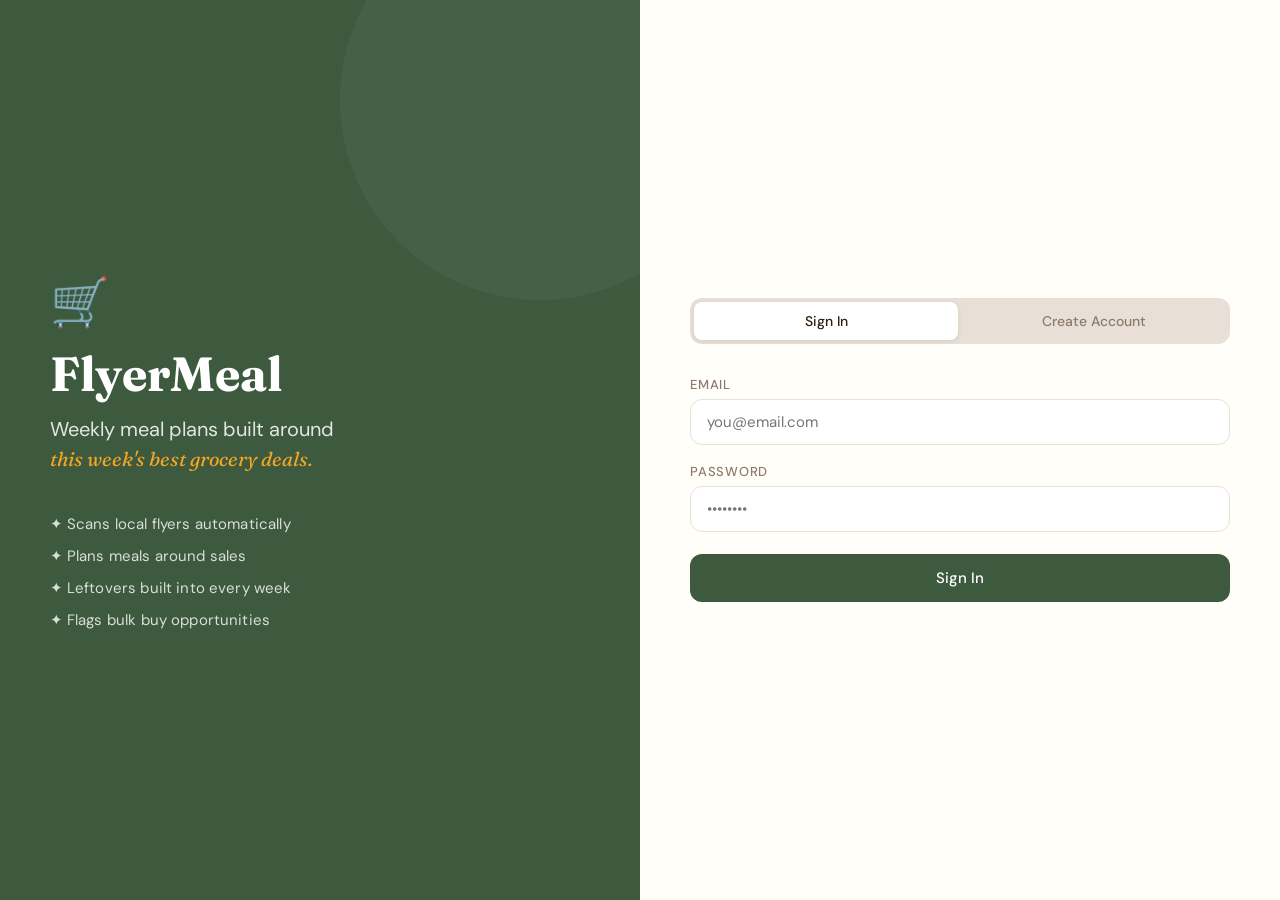
==== frontend/index.html @ bc4f1574 "Initial commit" ====
<!DOCTYPE html>
<html lang="en">
<head>
  <meta charset="UTF-8" />
  <meta name="viewport" content="width=device-width, initial-scale=1.0" />
  <title>FlyerMeal — Smart Grocery Planning</title>
  <link rel="preconnect" href="https://fonts.googleapis.com" />
  <link href="https://fonts.googleapis.com/css2?family=Fraunces:ital,wght@0,400;0,700;1,400&family=DM+Sans:wght@300;400;500&display=swap" rel="stylesheet" />
  <link rel="stylesheet" href="css/style.css" />
</head>
<body>

  <!-- LANDING / AUTH SCREEN -->
  <div id="auth-screen" class="screen">
    <div class="auth-layout">
      <div class="auth-brand">
        <div class="brand-mark">🛒</div>
        <h1 class="brand-name">FlyerMeal</h1>
        <p class="brand-tagline">Weekly meal plans built around<br/><em>this week's best grocery deals.</em></p>
        <ul class="brand-features">
          <li>✦ Scans local flyers automatically</li>
          <li>✦ Plans meals around sales</li>
          <li>✦ Leftovers built into every week</li>
          <li>✦ Flags bulk buy opportunities</li>
        </ul>
      </div>

      <div class="auth-card">
        <div class="auth-tabs">
          <button class="tab-btn active" onclick="showTab('login')">Sign In</button>
          <button class="tab-btn" onclick="showTab('register')">Create Account</button>
        </div>

        <!-- Login Form -->
        <div id="tab-login" class="tab-content active">
          <div class="form-group">
            <label>Email</label>
            <input type="email" id="login-email" placeholder="you@email.com" />
          </div>
          <div class="form-group">
            <label>Password</label>
            <input type="password" id="login-password" placeholder="••••••••" />
          </div>
          <div id="login-error" class="error-msg hidden"></div>
          <button class="btn-primary" onclick="login()">Sign In</button>
        </div>

        <!-- Register Form -->
        <div id="tab-register" class="tab-content">
          <div class="form-group">
            <label>Your Name</label>
            <input type="text" id="reg-name" placeholder="First name" />
          </div>
          <div class="form-group">
            <label>Email</label>
            <input type="email" id="reg-email" placeholder="you@email.com" />
          </div>
          <div class="form-group">
            <label>Password</label>
            <input type="password" id="reg-password" placeholder="Choose a password" />
          </div>
          <div id="reg-error" class="error-msg hidden"></div>
          <button class="btn-primary" onclick="register()">Create Account</button>
        </div>
      </div>
    </div>
  </div>

  <!-- DASHBOARD SCREEN -->
  <div id="dashboard-screen" class="screen hidden">
    <nav class="navbar">
      <span class="nav-brand">🛒 FlyerMeal</span>
      <div class="nav-links">
        <a href="pages/meal-plan.html" class="nav-link">Meal Plan</a>
        <a href="pages/flyers.html" class="nav-link">Flyers</a>
        <a href="pages/profile.html" class="nav-link">My Profile</a>
        <button class="btn-logout" onclick="logout()">Sign Out</button>
      </div>
    </nav>

    <main class="dashboard">
      <div class="welcome-banner">
        <h2>Good to see you, <span id="user-name">there</span>! 👋</h2>
        <p>Here's your grocery snapshot for this week.</p>
      </div>

      <div class="cards-grid">
        <div class="card" onclick="window.location='pages/flyers.html'">
          <div class="card-icon">📋</div>
          <h3>Scan Flyers</h3>
          <p>Upload this week's flyers to find the best deals</p>
          <span class="card-action">Get started →</span>
        </div>
        <div class="card" onclick="window.location='pages/meal-plan.html'">
          <div class="card-icon">🍽️</div>
          <h3>Meal Plan</h3>
          <p>Build your weekly meals around current sales</p>
          <span class="card-action">Plan this week →</span>
        </div>
        <div class="card" onclick="window.location='pages/profile.html'">
          <div class="card-icon">⚙️</div>
          <h3>My Profile</h3>
          <p>Set your preferences, stores, and dislikes</p>
          <span class="card-action">Update profile →</span>
        </div>
      </div>

      <div class="setup-prompt" id="setup-prompt">
        <p>🚀 <strong>Get started:</strong> First, set up your profile so FlyerMeal knows your preferred stores and food preferences.</p>
        <a href="pages/profile.html" class="btn-secondary">Set Up Profile</a>
      </div>
    </main>
  </div>

  <script src="js/api.js"></script>
  <script src="js/app.js"></script>
</body>
</html>
---- frontend/css/style.css ----
/* FlyerMeal — Stylesheet
   Aesthetic: warm, organic, editorial — like a farmers market meets a recipe magazine
*/

:root {
  --cream: #faf7f2;
  --warm-white: #fffef9;
  --bark: #2c1f0e;
  --moss: #3d5a3e;
  --moss-light: #5a7f5c;
  --amber: #d4820a;
  --amber-light: #f5a623;
  --terracotta: #c4622d;
  --stone: #8c7b6b;
  --stone-light: #e8e0d6;
  --shadow: rgba(44, 31, 14, 0.1);

  --font-display: 'Fraunces', Georgia, serif;
  --font-body: 'DM Sans', system-ui, sans-serif;

  --radius: 12px;
  --radius-lg: 20px;
}

* { box-sizing: border-box; margin: 0; padding: 0; }

body {
  font-family: var(--font-body);
  background: var(--cream);
  color: var(--bark);
  min-height: 100vh;
}

/* --- Screens --- */
.screen { min-height: 100vh; }
.hidden { display: none !important; }

/* --- Auth Layout --- */
.auth-layout {
  display: grid;
  grid-template-columns: 1fr 1fr;
  min-height: 100vh;
}

.auth-brand {
  background: var(--moss);
  padding: 60px 50px;
  display: flex;
  flex-direction: column;
  justify-content: center;
  color: white;
  position: relative;
  overflow: hidden;
}

.auth-brand::before {
  content: '';
  position: absolute;
  top: -100px;
  right: -100px;
  width: 400px;
  height: 400px;
  background: rgba(255,255,255,0.04);
  border-radius: 50%;
}

.brand-mark {
  font-size: 48px;
  margin-bottom: 16px;
}

.brand-name {
  font-family: var(--font-display);
  font-size: 48px;
  font-weight: 700;
  color: white;
  margin-bottom: 16px;
  line-height: 1;
}

.brand-tagline {
  font-size: 20px;
  line-height: 1.5;
  color: rgba(255,255,255,0.85);
  margin-bottom: 40px;
}

.brand-tagline em {
  font-family: var(--font-display);
  font-style: italic;
  color: var(--amber-light);
}

.brand-features {
  list-style: none;
  display: flex;
  flex-direction: column;
  gap: 12px;
}

.brand-features li {
  font-size: 15px;
  color: rgba(255,255,255,0.8);
  letter-spacing: 0.01em;
}

/* --- Auth Card --- */
.auth-card {
  background: var(--warm-white);
  display: flex;
  flex-direction: column;
  justify-content: center;
  padding: 60px 50px;
}

.auth-tabs {
  display: flex;
  gap: 4px;
  background: var(--stone-light);
  border-radius: var(--radius);
  padding: 4px;
  margin-bottom: 32px;
}

.tab-btn {
  flex: 1;
  padding: 10px;
  border: none;
  background: transparent;
  border-radius: 8px;
  font-family: var(--font-body);
  font-size: 14px;
  font-weight: 500;
  color: var(--stone);
  cursor: pointer;
  transition: all 0.2s;
}

.tab-btn.active {
  background: white;
  color: var(--bark);
  box-shadow: 0 1px 4px var(--shadow);
}

.tab-content { display: none; flex-direction: column; gap: 18px; }
.tab-content.active { display: flex; }

.form-group { display: flex; flex-direction: column; gap: 6px; }

.form-group label {
  font-size: 13px;
  font-weight: 500;
  color: var(--stone);
  text-transform: uppercase;
  letter-spacing: 0.06em;
}

.form-group input {
  padding: 12px 16px;
  border: 1.5px solid var(--stone-light);
  border-radius: var(--radius);
  font-family: var(--font-body);
  font-size: 15px;
  color: var(--bark);
  background: white;
  transition: border-color 0.2s;
}

.form-group input:focus {
  outline: none;
  border-color: var(--moss);
}

.btn-primary {
  padding: 14px;
  background: var(--moss);
  color: white;
  border: none;
  border-radius: var(--radius);
  font-family: var(--font-body);
  font-size: 15px;
  font-weight: 500;
  cursor: pointer;
  transition: background 0.2s, transform 0.1s;
  margin-top: 4px;
}

.btn-primary:hover { background: var(--moss-light); }
.btn-primary:active { transform: scale(0.99); }

.btn-secondary {
  display: inline-block;
  padding: 10px 20px;
  background: white;
  color: var(--moss);
  border: 1.5px solid var(--moss);
  border-radius: var(--radius);
  font-family: var(--font-body);
  font-size: 14px;
  font-weight: 500;
  text-decoration: none;
  cursor: pointer;
  transition: all 0.2s;
}

.btn-secondary:hover { background: var(--moss); color: white; }

.error-msg {
  background: #fef2f2;
  color: #dc2626;
  padding: 10px 14px;
  border-radius: 8px;
  font-size: 14px;
  border: 1px solid #fecaca;
}

/* --- Navbar --- */
.navbar {
  display: flex;
  align-items: center;
  justify-content: space-between;
  padding: 16px 40px;
  background: white;
  border-bottom: 1px solid var(--stone-light);
  position: sticky;
  top: 0;
  z-index: 100;
}

.nav-brand {
  font-family: var(--font-display);
  font-size: 22px;
  font-weight: 700;
  color: var(--moss);
}

.nav-links {
  display: flex;
  align-items: center;
  gap: 24px;
}

.nav-link {
  color: var(--stone);
  text-decoration: none;
  font-size: 14px;
  font-weight: 500;
  transition: color 0.2s;
}

.nav-link:hover { color: var(--moss); }

.btn-logout {
  padding: 8px 16px;
  background: transparent;
  border: 1.5px solid var(--stone-light);
  border-radius: 8px;
  font-family: var(--font-body);
  font-size: 13px;
  color: var(--stone);
  cursor: pointer;
  transition: all 0.2s;
}

.btn-logout:hover { border-color: var(--terracotta); color: var(--terracotta); }

/* --- Dashboard --- */
.dashboard {
  max-width: 1000px;
  margin: 0 auto;
  padding: 48px 24px;
}

.welcome-banner {
  margin-bottom: 40px;
}

.welcome-banner h2 {
  font-family: var(--font-display);
  font-size: 36px;
  color: var(--bark);
  margin-bottom: 8px;
}

.welcome-banner p {
  color: var(--stone);
  font-size: 16px;
}

.cards-grid {
  display: grid;
  grid-template-columns: repeat(3, 1fr);
  gap: 20px;
  margin-bottom: 32px;
}

.card {
  background: white;
  border-radius: var(--radius-lg);
  padding: 28px;
  cursor: pointer;
  border: 1.5px solid var(--stone-light);
  transition: all 0.2s;
  display: flex;
  flex-direction: column;
  gap: 8px;
}

.card:hover {
  border-color: var(--moss);
  transform: translateY(-2px);
  box-shadow: 0 8px 24px var(--shadow);
}

.card-icon { font-size: 32px; margin-bottom: 4px; }
.card h3 { font-family: var(--font-display); font-size: 20px; }
.card p { font-size: 14px; color: var(--stone); line-height: 1.5; flex: 1; }
.card-action { font-size: 13px; color: var(--moss); font-weight: 500; }

.setup-prompt {
  background: #fff8ed;
  border: 1.5px solid var(--amber-light);
  border-radius: var(--radius);
  padding: 20px 24px;
  display: flex;
  align-items: center;
  justify-content: space-between;
  gap: 16px;
}

.setup-prompt p { font-size: 15px; color: var(--bark); }

/* --- Responsive --- */
@media (max-width: 768px) {
  .auth-layout { grid-template-columns: 1fr; }
  .auth-brand { padding: 40px 28px; }
  .auth-card { padding: 40px 28px; }
  .cards-grid { grid-template-columns: 1fr; }
  .navbar { padding: 16px 20px; }
  .setup-prompt { flex-direction: column; align-items: flex-start; }
}
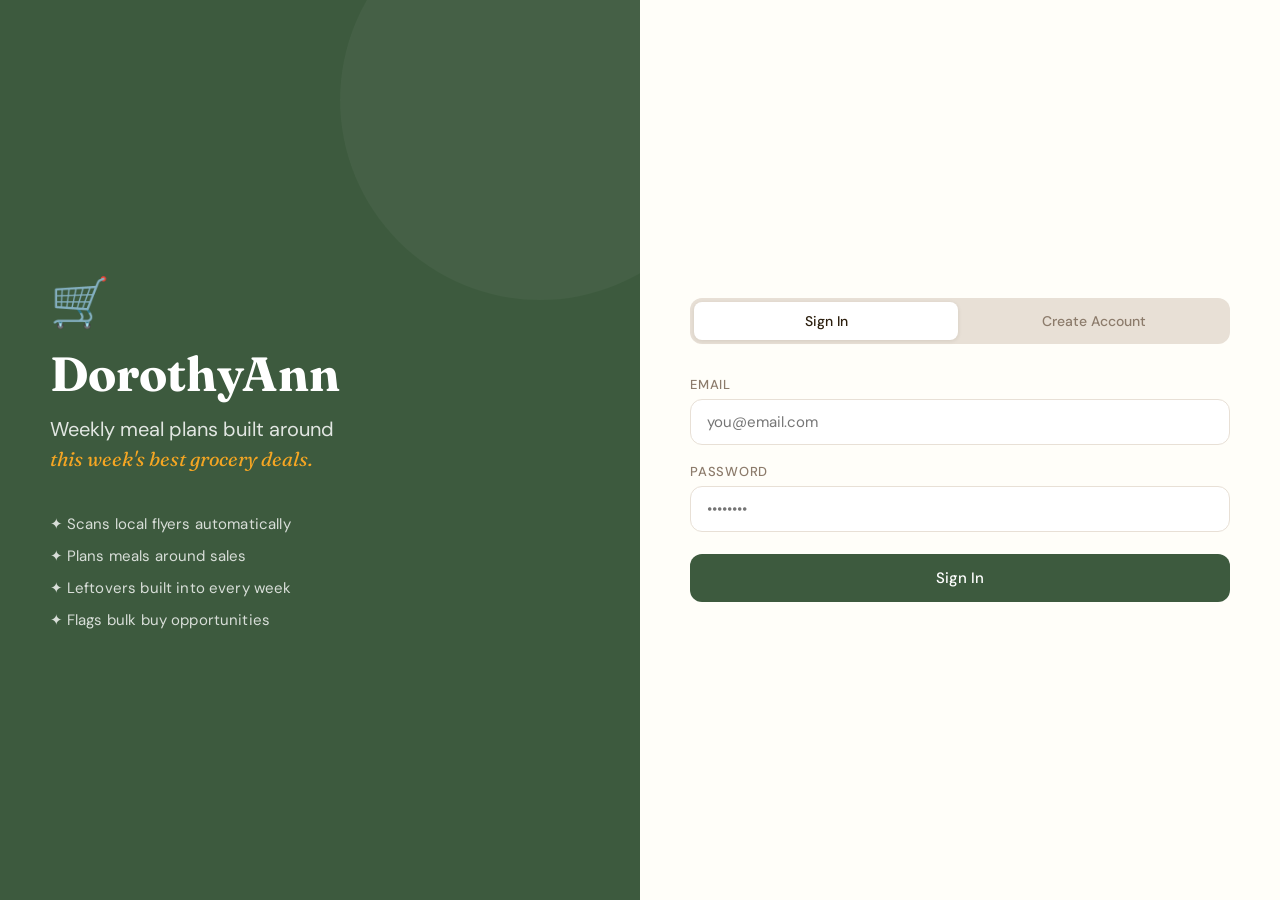
==== commit 2a774597: "Working MVP - flyer scanning and meal plan generation Co-Authored-By: Claude Sonnet 4.6 <noreply@ant" ====
--- a/frontend/index.html
+++ b/frontend/index.html
@@ -3,7 +3,7 @@
 <head>
   <meta charset="UTF-8" />
   <meta name="viewport" content="width=device-width, initial-scale=1.0" />
-  <title>FlyerMeal — Smart Grocery Planning</title>
+  <title>DorothyAnn — Smart Grocery Planning</title>
   <link rel="preconnect" href="https://fonts.googleapis.com" />
   <link href="https://fonts.googleapis.com/css2?family=Fraunces:ital,wght@0,400;0,700;1,400&family=DM+Sans:wght@300;400;500&display=swap" rel="stylesheet" />
   <link rel="stylesheet" href="css/style.css" />
@@ -15,7 +15,7 @@
     <div class="auth-layout">
       <div class="auth-brand">
         <div class="brand-mark">🛒</div>
-        <h1 class="brand-name">FlyerMeal</h1>
+        <h1 class="brand-name">DorothyAnn</h1>
         <p class="brand-tagline">Weekly meal plans built around<br/><em>this week's best grocery deals.</em></p>
         <ul class="brand-features">
           <li>✦ Scans local flyers automatically</li>
@@ -69,7 +69,7 @@
   <!-- DASHBOARD SCREEN -->
   <div id="dashboard-screen" class="screen hidden">
     <nav class="navbar">
-      <span class="nav-brand">🛒 FlyerMeal</span>
+      <span class="nav-brand">🛒 DorothyAnn</span>
       <div class="nav-links">
         <a href="pages/meal-plan.html" class="nav-link">Meal Plan</a>
         <a href="pages/flyers.html" class="nav-link">Flyers</a>
@@ -106,7 +106,7 @@
       </div>
 
       <div class="setup-prompt" id="setup-prompt">
-        <p>🚀 <strong>Get started:</strong> First, set up your profile so FlyerMeal knows your preferred stores and food preferences.</p>
+        <p>🚀 <strong>Get started:</strong> First, set up your profile so DorothyAnn knows your preferred stores and food preferences.</p>
         <a href="pages/profile.html" class="btn-secondary">Set Up Profile</a>
       </div>
     </main>
--- a/frontend/css/style.css
+++ b/frontend/css/style.css
@@ -1,4 +1,4 @@
-/* FlyerMeal — Stylesheet
+/* DorothyAnn — Stylesheet
    Aesthetic: warm, organic, editorial — like a farmers market meets a recipe magazine
 */
 
